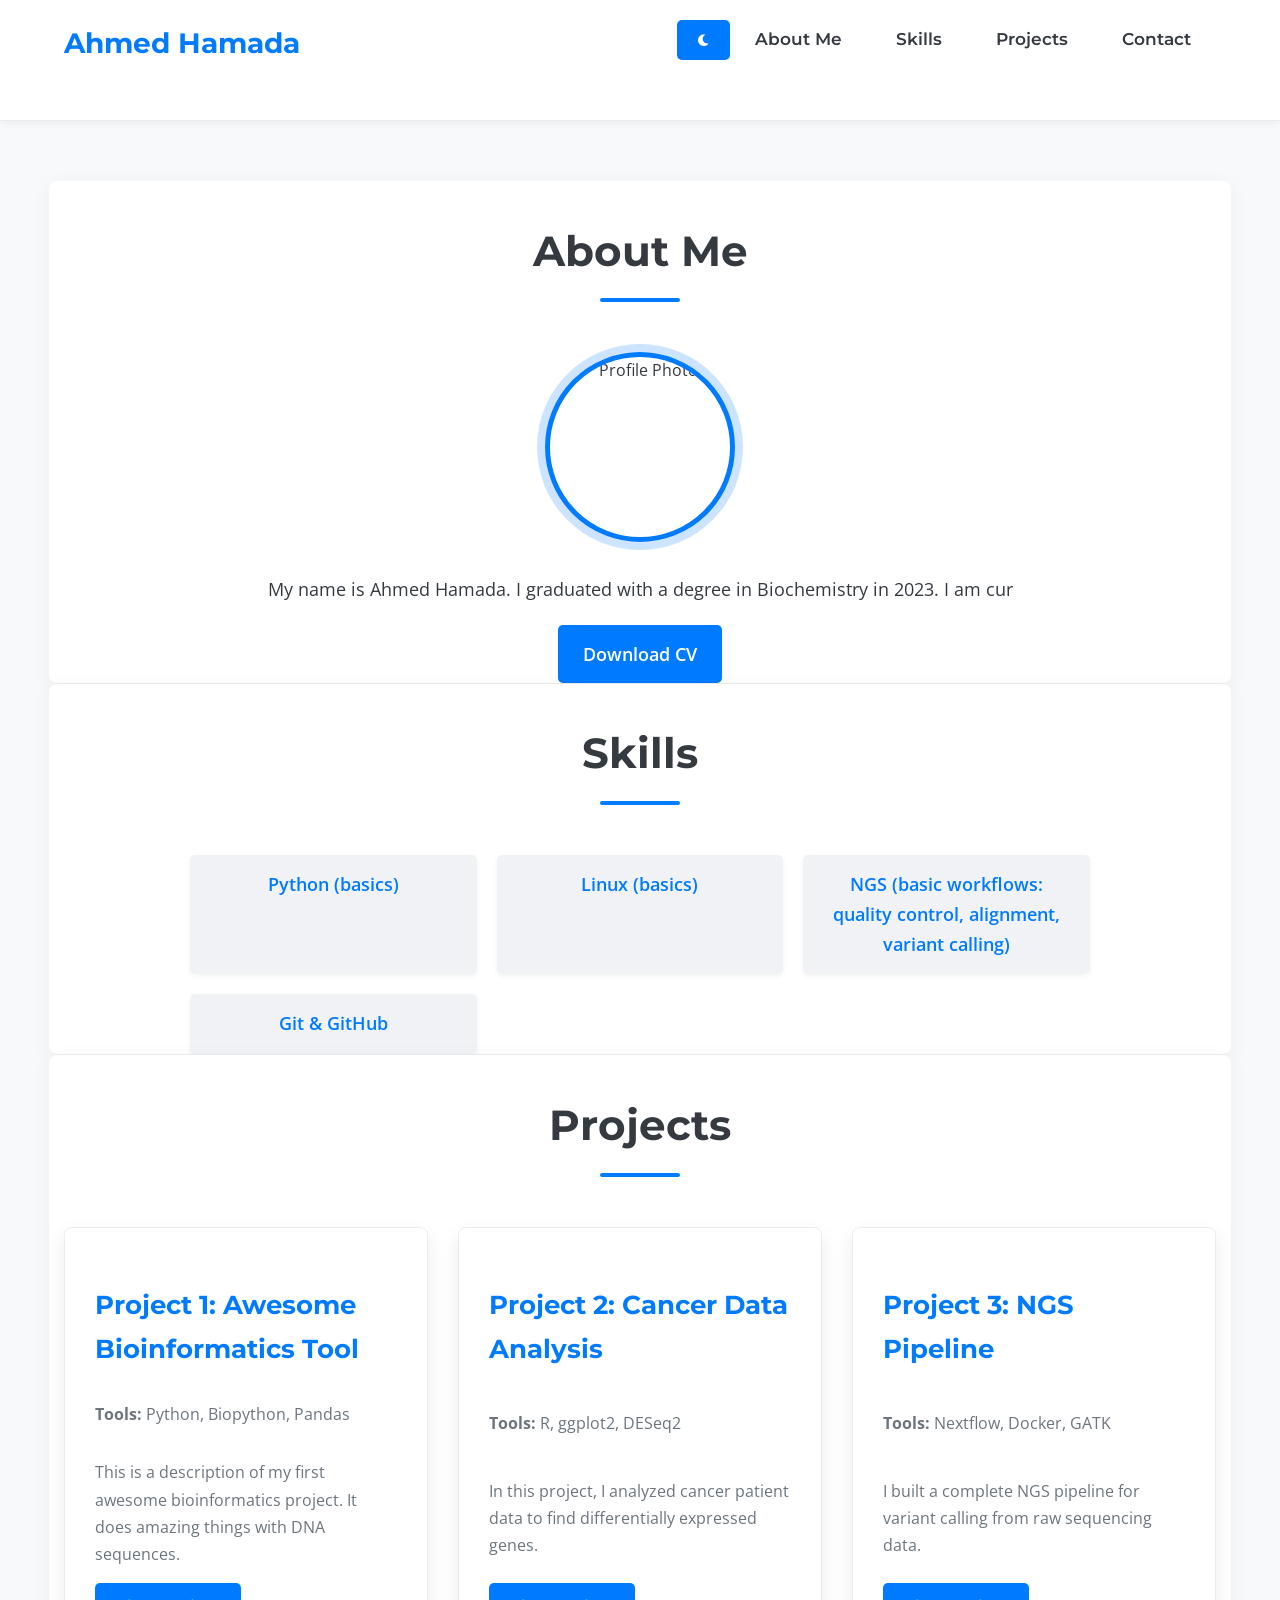
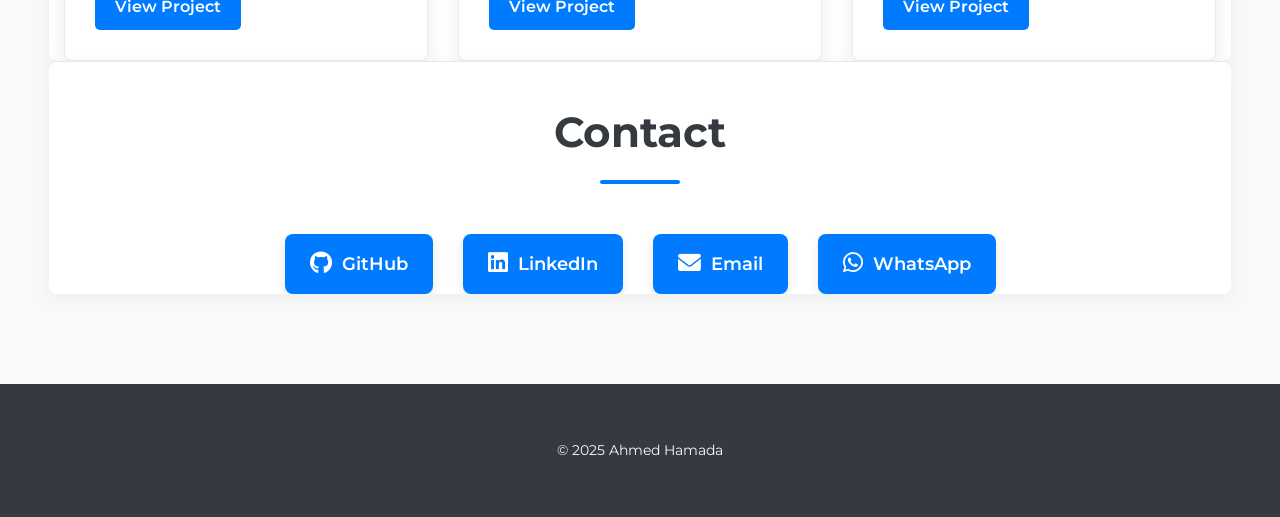
==== projects/portfolio-website-main/index.html @ da3fa08e "Fix paths after moving project to new folder" ====
<!DOCTYPE html>
<html lang="en">
<head>
    <meta charset="UTF-8">
    <meta name="viewport" content="width=device-width, initial-scale=1.0">
    <title>Ahmed Hamada - Portfolio</title>
    <link rel="stylesheet" href="style.css">
    <link rel="stylesheet" href="https://cdnjs.cloudflare.com/ajax/libs/font-awesome/6.0.0-beta3/css/all.min.css">
</head>
<body>
    <header>
        <nav>
            <div class="container">
                <h1 class="logo">Ahmed Hamada</h1>
                <ul class="nav-links">
                    <li><a href="#about">About Me</a></li>
                    <li><a href="#skills">Skills</a></li>
                    <li><a href="#projects">Projects</a></li>
                    <li><a href="#contact">Contact</a></li>
                </ul>
                
                <button id="dark-mode-toggle"><i class="fas fa-moon"></i></button>
            </div>
        </nav>
    </header>

    <main>
        <section id="about" class="container">
            <h2>About Me</h2>
            <div class="about-content">
                <img src="generic_photo.png" alt="Profile Photo" class="profile-photo">
                <div>
                    <p>My name is Ahmed Hamada. I graduated with a degree in Biochemistry in 2023. I am currently learning Bioinformatics and working towards a career in the field. I have a background in biology, and I am studying translation, transcription, and next-generation sequencing (NGS).</p>
                    <p><a href="documents/generic_cv.pdf" target="_blank" class="cv-link">Download CV</a></p>
                </div>
            </div>
        </section>

        <section id="skills" class="container">
            <h2>Skills</h2>
            <ul>
                <li>Python (basics)</li>
                <li>Linux (basics)</li>
                <li>NGS (basic workflows: quality control, alignment, variant calling)</li>
                <li>Git & GitHub</li>
            </ul>
        </section>

        <section id="projects" class="container">
            <h2>Projects</h2>
            <div id="projects-container"></div>
        </section>

        <section id="contact" class="container">
            <h2>Contact</h2>
            <div class="contact-links">
                <a href="https://github.com/AhmadElkfrawy" target="_blank"><i class="fab fa-github"></i> GitHub</a>
                <a href="https://www.linkedin.com/in/ahmad-elkfrawy/" target="_blank"><i class="fab fa-linkedin"></i> LinkedIn</a>
                <a href="mailto:ahmadelkfrawy46@gmail.com"><i class="fas fa-envelope"></i> Email</a>
                <a href="https://wa.me/201014542871" target="_blank"><i class="fab fa-whatsapp"></i> WhatsApp</a>
            </div>
        </section>
    </main>

    <footer>
        <div class="container">
            <p>&copy; 2025 Ahmed Hamada</p>
        </div>
    </footer>

    <script src="script.js"></script>
</body>
</html>
---- projects/portfolio-website-main/style.css ----
/* General Styles */
@import url('https://fonts.googleapis.com/css2?family=Montserrat:wght@400;600;700&family=Open+Sans:wght@400;600&display=swap');

:root {
    --background-color: #f8f9fa;
    --text-color: #343a40;
    --header-bg: #ffffff;
    --header-border: #e9ecef;
    --section-bg: #ffffff;
    --section-border: #e9ecef;
    --skill-bg: #f0f2f5;
    --skill-text: #007bff;
    --skill-hover-bg: #e2f0ff;
    --project-bg: #fff;
    --project-border: #e9ecef;
    --project-text: #6c757d;
    --footer-bg: #343a40;
    --footer-text: #f8f9fa;
    --primary-color: #007bff;
    --primary-hover-color: #0056b3;
}

.dark-mode {
    --background-color: #212529;
    --text-color: #e9ecef;
    --header-bg: #2c3034;
    --header-border: #343a40;
    --section-bg: #2c3034;
    --section-border: #343a40;
    --skill-bg: #343a40;
    --skill-text: #66b3ff;
    --skill-hover-bg: #3a3f44;
    --project-bg: #2c3034;
    --project-border: #343a40;
    --project-text: #adb5bd;
    --footer-bg: #212529;
    --footer-text: #adb5bd;
    --primary-color: #66b3ff;
    --primary-hover-color: #4da6ff;
}

body {
    font-family: 'Open Sans', sans-serif;
    line-height: 1.7;
    margin: 0;
    padding: 0;
    background: var(--background-color);
    color: var(--text-color);
    transition: background-color 0.3s, color 0.3s;
}

.container {
    width: 90%;
    max-width: 1200px;
    margin: auto;
    overflow: hidden;
    padding: 0 15px;
}

/* Header */
header {
    background: var(--header-bg);
    color: var(--text-color);
    padding: 20px 0;
    min-height: 80px;
    border-bottom: 1px solid var(--header-border);
    box-shadow: 0 2px 10px rgba(0,0,0,0.05);
    position: sticky;
    top: 0;
    z-index: 1000;
}

header a {
    color: var(--text-color);
    text-decoration: none;
    font-family: 'Montserrat', sans-serif;
    font-weight: 600;
    font-size: 17px;
    transition: color 0.3s;
}

header a:hover {
    color: var(--primary-color);
}

header .logo {
    float: left;
    font-family: 'Montserrat', sans-serif;
    font-weight: 700;
    font-size: 28px;
    margin: 0;
    color: var(--primary-color);
}

header .nav-links {
    float: right;
    margin: 5px 0 0 0;
    padding: 0;
    list-style: none;
}

header .nav-links li {
    display: inline;
    padding: 0 25px;
}

header #lang-switcher,
header #dark-mode-toggle {
    float: right;
    background: var(--primary-color);
    color: #fff;
    border: 0;
    padding: 12px 20px;
    cursor: pointer;
    border-radius: 5px;
    transition: background-color 0.3s, transform 0.2s;
    margin-left: 10px; /* Adjusted margin */
    font-family: 'Montserrat', sans-serif;
    font-weight: 600;
}

header #lang-switcher:hover,
header #dark-mode-toggle:hover {
    background: var(--primary-hover-color);
    transform: translateY(-2px);
}

/* Main Content */
main {
    padding: 60px 0;
}

section {
    padding: 80px 0;
    border-bottom: 1px solid var(--section-border);
    background: var(--section-bg);
    margin-bottom: 30px;
    border-radius: 8px;
    box-shadow: 0 4px 20px rgba(0,0,0,0.05);
}

section:last-child {
    border-bottom: none;
}

h2 {
    text-align: center;
    margin-bottom: 50px;
    font-family: 'Montserrat', sans-serif;
    font-weight: 700;
    font-size: 42px;
    color: var(--text-color);
    position: relative;
    padding-bottom: 15px;
}

h2::after {
    content: '';
    position: absolute;
    left: 50%;
    bottom: 0;
    transform: translateX(-50%);
    width: 80px;
    height: 4px;
    background-color: var(--primary-color);
    border-radius: 2px;
}

#about p {
    font-size: 1.15em;
    line-height: 1.8;
    text-align: center;
    max-width: 800px;
    margin: 0 auto;
}

#skills ul {
    list-style: none;
    padding: 0;
    display: grid;
    grid-template-columns: repeat(auto-fit, minmax(250px, 1fr));
    gap: 20px;
    max-width: 900px;
    margin: 0 auto;
}

#skills li {
    background: var(--skill-bg);
    padding: 15px 20px;
    border-radius: 5px;
    text-align: center;
    font-size: 1.1em;
    font-weight: 600;
    color: var(--skill-text);
    box-shadow: 0 2px 5px rgba(0,0,0,0.05);
    transition: transform 0.2s, background-color 0.2s;
}

#skills li:hover {
    transform: translateY(-5px);
    background-color: var(--skill-hover-bg);
}

#projects-container {
    display: grid;
    grid-template-columns: repeat(auto-fit, minmax(320px, 1fr));
    gap: 30px;
}

.project {
    background: var(--project-bg);
    padding: 30px;
    border: 1px solid var(--project-border);
    border-radius: 8px;
    box-shadow: 0 8px 20px rgba(0,0,0,0.08);
    transition: transform 0.3s, box-shadow 0.3s;
    display: flex;
    flex-direction: column;
    justify-content: space-between;
}

.project:hover {
    transform: translateY(-10px);
    box-shadow: 0 12px 25px rgba(0,0,0,0.15);
}

.project h3 {
    color: var(--primary-color);
    font-family: 'Montserrat', sans-serif;
    font-weight: 700;
    font-size: 1.6em;
    margin-bottom: 15px;
}

.project p {
    font-size: 1em;
    color: var(--project-text);
    margin-bottom: 15px;
}

.project-link {
    display: inline-block;
    background: var(--primary-color);
    color: #fff;
    padding: 10px 20px;
    border-radius: 5px;
    text-decoration: none;
    font-family: 'Montserrat', sans-serif;
    font-weight: 600;
    transition: background-color 0.3s, transform 0.2s;
    align-self: flex-start;
}

.project-link:hover {
    background: var(--primary-hover-color);
    transform: translateY(-2px);
}

#contact .contact-links {
    display: flex;
    justify-content: center;
    gap: 30px;
    flex-wrap: wrap;
}

#contact .contact-links a {
    display: flex;
    align-items: center;
    background: var(--primary-color);
    color: #fff;
    padding: 15px 25px;
    border-radius: 8px;
    text-decoration: none;
    font-family: 'Montserrat', sans-serif;
    font-weight: 600;
    font-size: 1.1em;
    transition: background-color 0.3s, transform 0.2s, box-shadow 0.3s;
    box-shadow: 0 4px 10px rgba(0,0,0,0.1);
}

#contact .contact-links a:hover {
    background: var(--primary-hover-color);
    transform: translateY(-5px);
    box-shadow: 0 6px 15px rgba(0,0,0,0.2);
}

#contact .contact-links a i {
    margin-right: 10px;
    font-size: 1.3em;
}

/* Footer */
footer {
    background: var(--footer-bg);
    color: var(--footer-text);
    text-align: center;
    padding: 40px 0;
    margin-top: 30px;
    font-family: 'Montserrat', sans-serif;
    font-size: 0.9em;
}

/* Responsive */
@media(max-width: 992px) {
    .container {
        width: 95%;
    }

    header .nav-links li {
        padding: 0 15px;
    }

    header #lang-switcher,
    header #dark-mode-toggle {
        margin-left: 10px;
    }

    h2 {
        font-size: 36px;
    }

    section {
        padding: 60px 0;
    }
}

@media(max-width: 768px) {
    header .logo,
    header .nav-links,
    header #lang-switcher,
    header #dark-mode-toggle {
        float: none;
        text-align: center;
        width: 100%;
        margin-bottom: 10px;
    }

    header .nav-links li {
        display: block;
        padding: 10px 0;
    }

    #contact .contact-links {
        flex-direction: column;
        align-items: center;
    }

    #contact .contact-links a {
        width: 80%;
        justify-content: center;
    }

    h2 {
        font-size: 30px;
    }
}

@media(max-width: 576px) {
    header .logo {
        font-size: 24px;
    }

    header #lang-switcher,
    header #dark-mode-toggle {
        padding: 10px 15px;
    }

    #about p {
        font-size: 1em;
    }

    #skills li {
        font-size: 1em;
    }

    .project h3 {
        font-size: 1.4em;
    }

    .project-link {
        padding: 8px 15px;
        font-size: 0.9em;
    }

    #contact .contact-links a {
        font-size: 1em;
        padding: 12px 20px;
    }
}
.about-content {
    display: flex;
    flex-direction: column;
    align-items: center;
    gap: 30px;
    text-align: center;
}

.profile-photo {
    width: 180px;
    height: 180px;
    border-radius: 50%;
    object-fit: cover;
    border: 5px solid var(--primary-color);
    box-shadow: 0 0 0 8px rgba(0, 123, 255, 0.2);
    transition: transform 0.3s ease-in-out;
}

.profile-photo:hover {
    transform: scale(1.05);
}

.cv-link {
    display: inline-block;
    margin-top: 20px;
    padding: 12px 25px;
    background: var(--primary-color);
    color: #fff;
    border-radius: 5px;
    text-decoration: none;
    font-weight: 600;
    transition: background-color 0.3s, transform 0.2s;
}

.cv-link:hover {
    background: var(--primary-hover-color);
    transform: translateY(-2px);
}


section {
    opacity: 0;
    transform: translateY(20px);
    transition: opacity 0.6s ease-out, transform 0.6s ease-out;
}

section.fade-in {
    opacity: 1;
    transform: translateY(0);
}

/* Cache bust: 2025-07-10 15:30:00 */
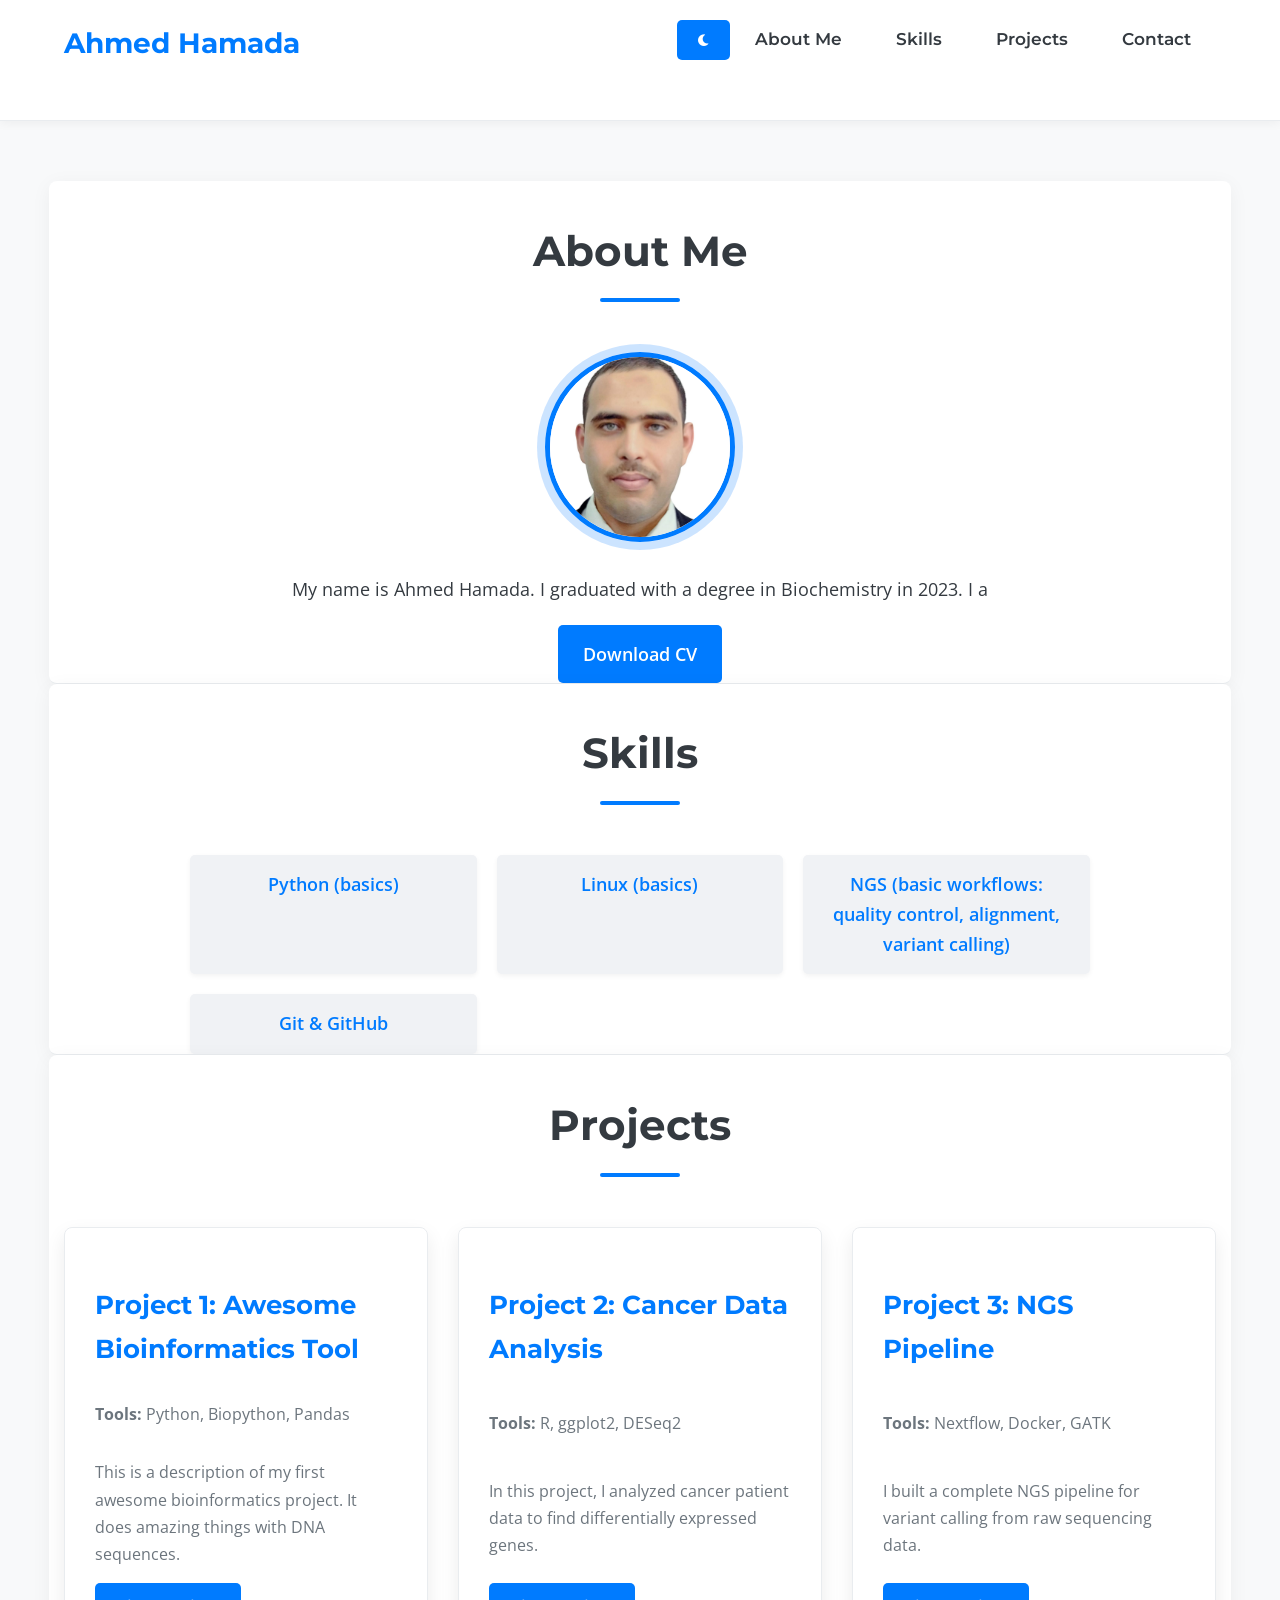
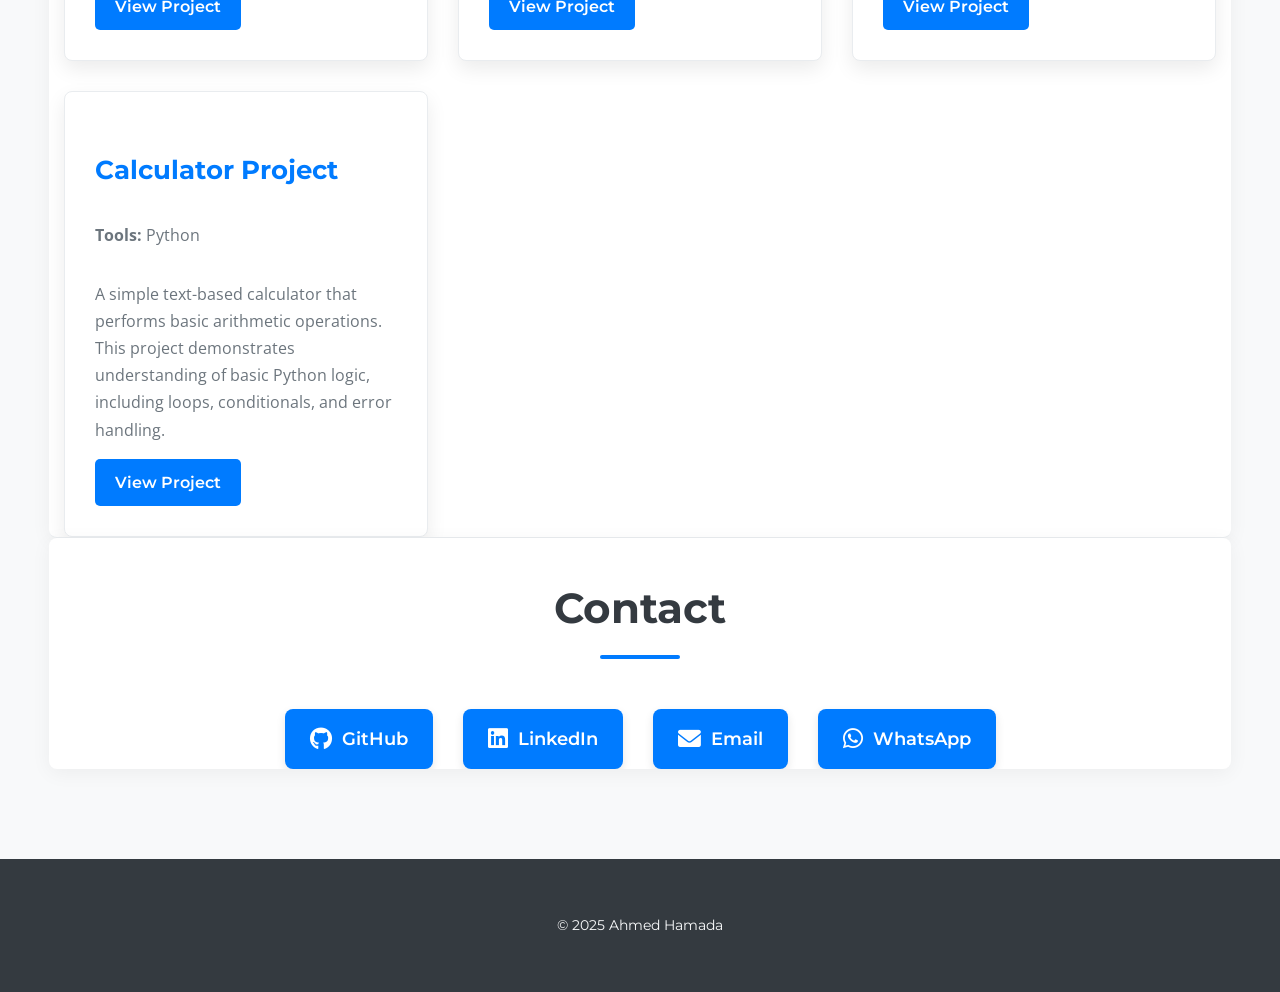
==== commit 76a62390: "feat: add calculator project and profile photo" ====
--- a/projects/portfolio-website-main/index.html
+++ b/projects/portfolio-website-main/index.html
@@ -28,7 +28,7 @@
         <section id="about" class="container">
             <h2>About Me</h2>
             <div class="about-content">
-                <img src="generic_photo.png" alt="Profile Photo" class="profile-photo">
+                <img src="my_photo.png" alt="Profile Photo" class="profile-photo">
                 <div>
                     <p>My name is Ahmed Hamada. I graduated with a degree in Biochemistry in 2023. I am currently learning Bioinformatics and working towards a career in the field. I have a background in biology, and I am studying translation, transcription, and next-generation sequencing (NGS).</p>
                     <p><a href="documents/generic_cv.pdf" target="_blank" class="cv-link">Download CV</a></p>
